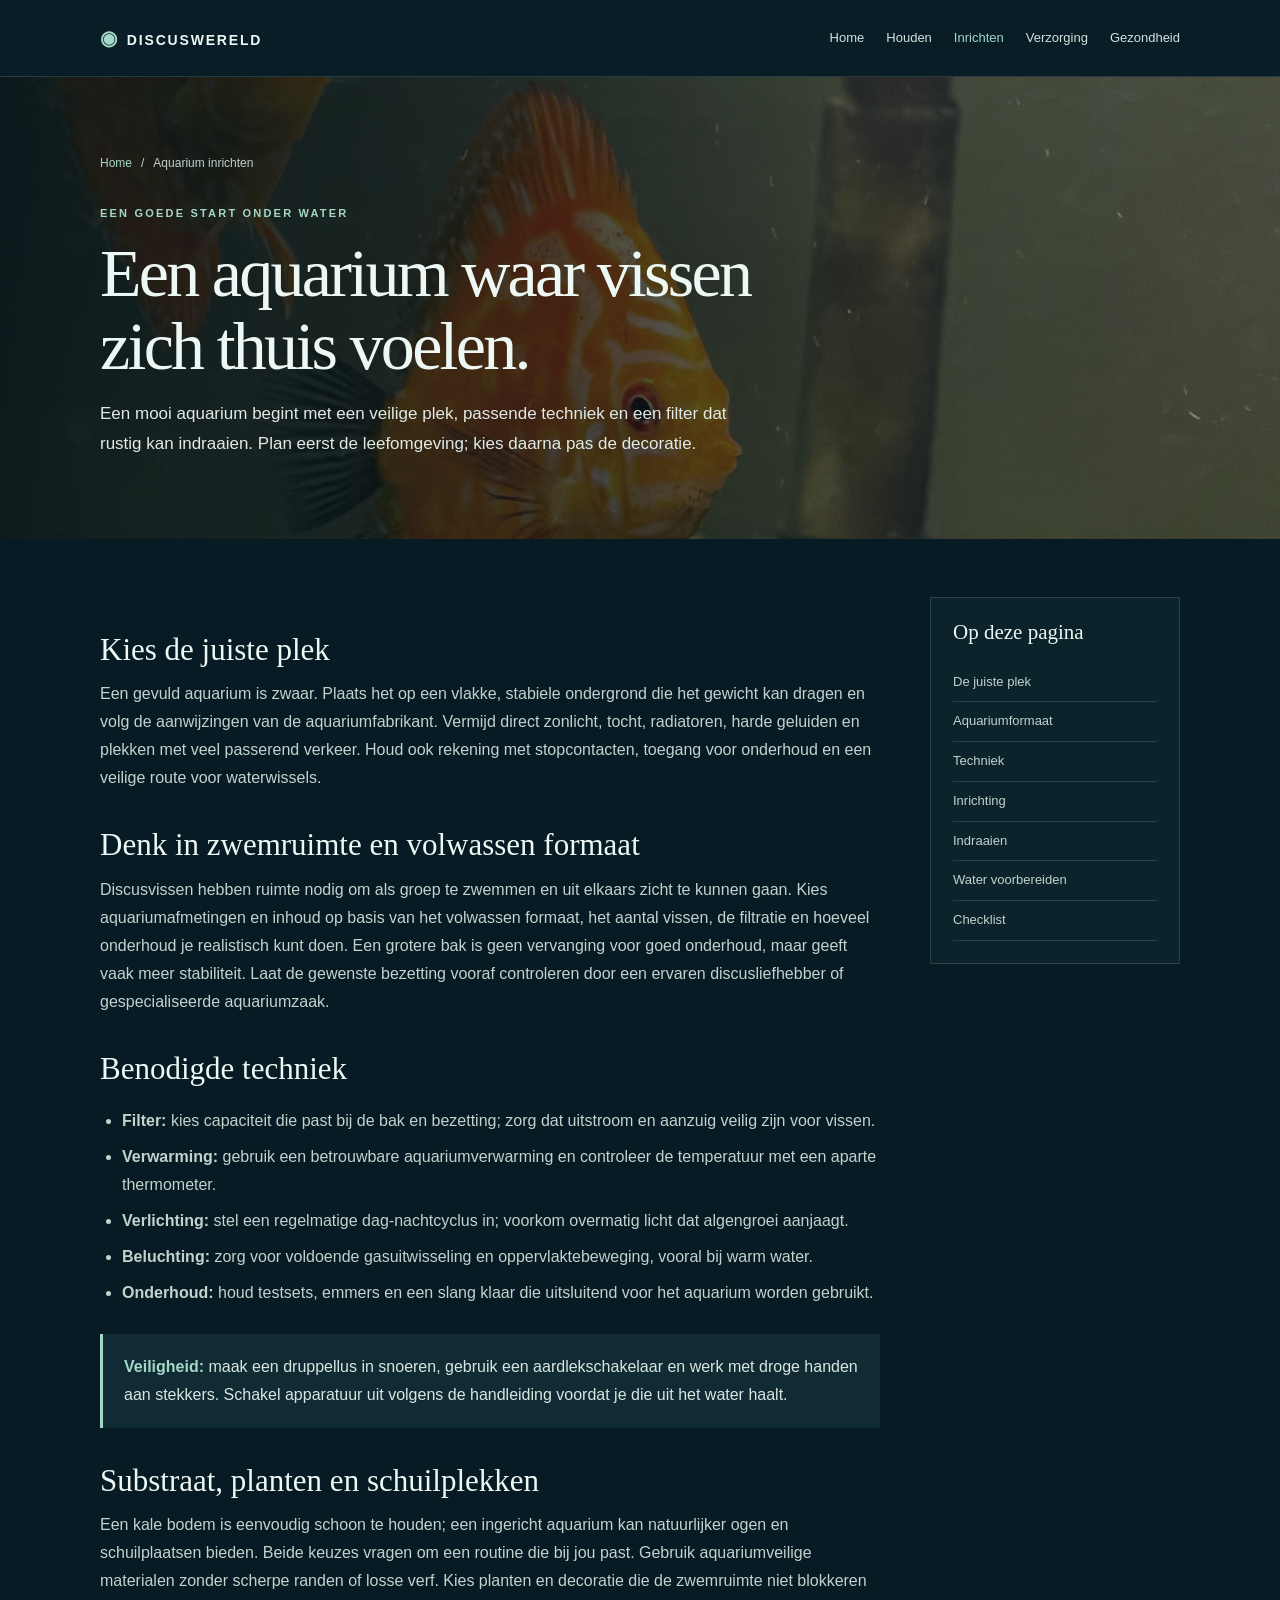
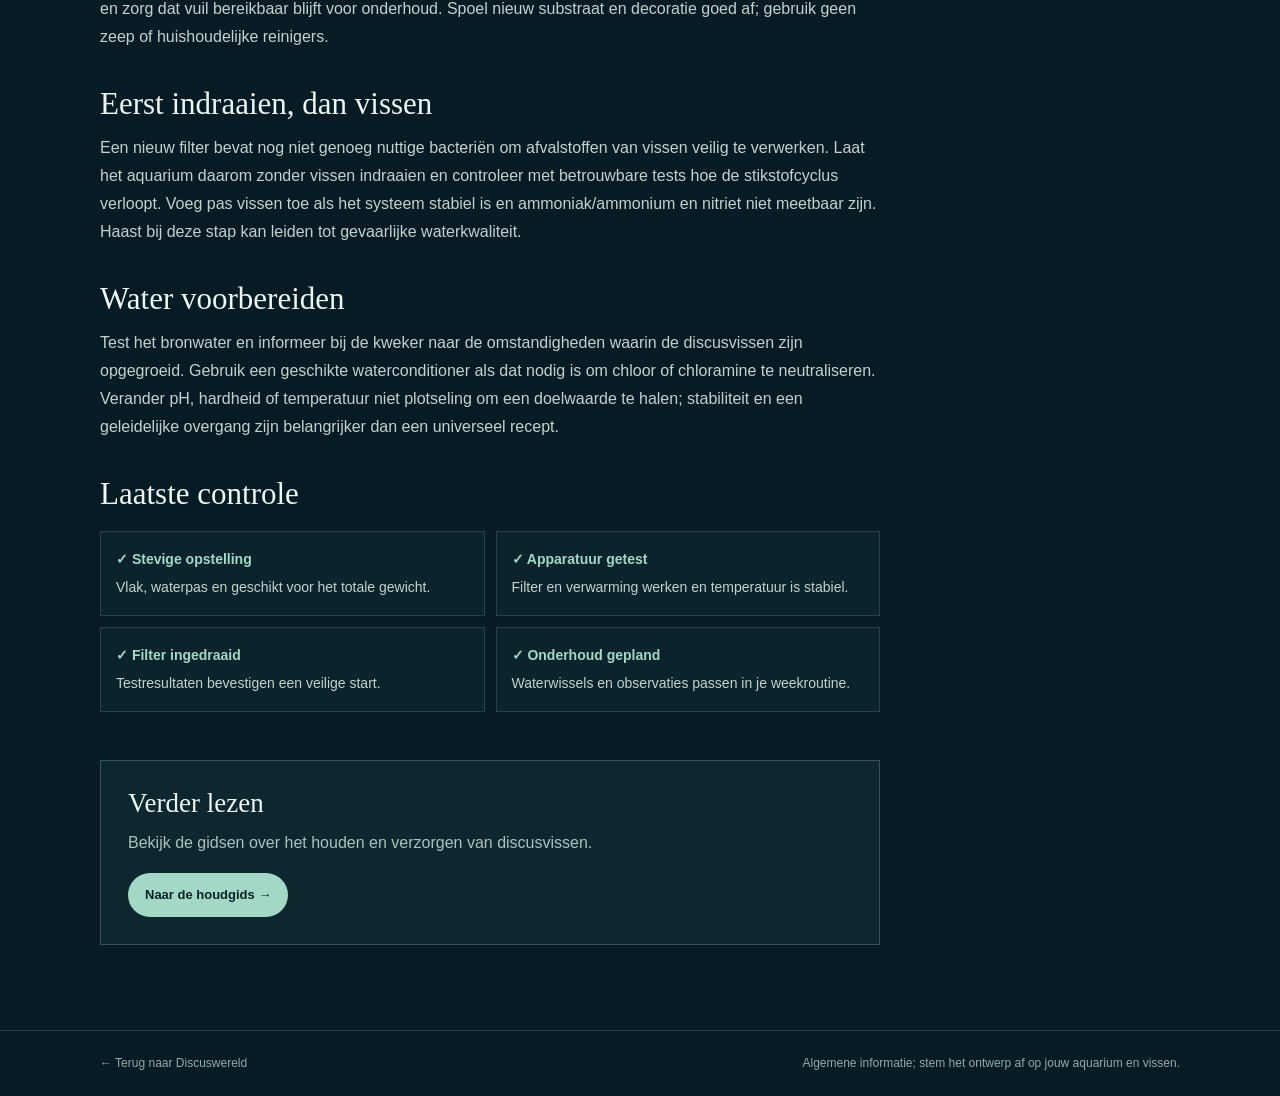
==== Public/aquarium-inrichten.html @ f7dc4cee "Add four discus care and husbandry guides" ====
<!DOCTYPE html>
<html lang="nl"><head><meta charset="utf-8"><meta name="viewport" content="width=device-width, initial-scale=1"><meta name="theme-color" content="#071b24"><meta name="description" content="Praktische gids voor het inrichten van een discus aquarium, van plek en techniek tot indraaien en onderhoud."><title>Aquarium inrichten — Discuswereld</title><style>
:root{color-scheme:dark;--ink:#edf7f3;--muted:#abc2bd;--deep:#071b24;--panel:#102b33;--mint:#a4d8c6;--coral:#f2a17d;--line:rgba(222,244,235,.14);--serif:Georgia,'Times New Roman',serif;--sans:'Avenir Next',Avenir,'Segoe UI',sans-serif}*{box-sizing:border-box}html{scroll-behavior:smooth}body{margin:0;background:var(--deep);color:var(--ink);font:16px/1.75 var(--sans)}a{color:inherit;text-decoration:none}.wrap{width:min(1080px,calc(100% - 44px));margin:auto}.topbar{border-bottom:1px solid var(--line);background:#081d25}.nav{min-height:76px;display:flex;align-items:center;justify-content:space-between;gap:25px}.brand{font-size:14px;font-weight:750;letter-spacing:.13em;text-transform:uppercase}.brand b{color:var(--mint);font-size:20px;margin-right:8px}.navlinks{display:flex;gap:22px;color:#d3e2dc;font-size:13px}.navlinks a:hover,.navlinks .active{color:var(--mint)}.hero{padding:76px 0 64px;background:linear-gradient(90deg,rgba(5,20,25,.92),rgba(5,20,25,.48)),url('./images/WhatsApp%20Image%202026-10-30%20at%2021.24.17%20(2).jpeg') center 43%/cover}.eyebrow{color:var(--mint);font-size:11px;font-weight:700;letter-spacing:.2em;text-transform:uppercase}h1,h2,h3,p{margin-top:0}h1{max-width:760px;margin:14px 0 16px;font:400 clamp(42px,6vw,68px)/1.07 var(--serif);letter-spacing:-.04em}.hero p{max-width:660px;color:#e1e9e5;font-size:17px}.crumb{display:flex;gap:9px;color:#c0d0ca;font-size:12px;margin-bottom:30px}.crumb a{color:var(--mint)}main{padding:58px 0 85px}.layout{display:grid;grid-template-columns:minmax(0,1fr) 250px;gap:50px}.article h2{margin:34px 0 12px;font:400 31px/1.2 var(--serif)}.article h3{margin:24px 0 8px;font:400 22px/1.25 var(--serif)}.article p,.article li{color:#c3d2cd}.article ul,.article ol{padding-left:22px}.article li{padding:4px 0}.callout{margin:23px 0;padding:19px 21px;border-left:3px solid var(--mint);background:var(--panel);color:#d8e6e1}.callout strong{color:var(--mint)}.aside{align-self:start;position:sticky;top:24px;padding:22px;border:1px solid var(--line);background:#0b242c}.aside h2{font:400 21px var(--serif)}.aside a{display:block;padding:8px 0;border-bottom:1px solid var(--line);color:#c1d2cd;font-size:13px}.aside a:hover{color:var(--mint)}.checks{display:grid;grid-template-columns:1fr 1fr;gap:11px;margin:18px 0}.check{padding:15px;border:1px solid var(--line);background:#0b242c;color:#c3d2cd;font-size:14px}.check strong{display:block;color:var(--mint);margin-bottom:4px}.related{margin-top:48px;padding:27px;border:1px solid rgba(164,216,198,.25);background:#0d272f}.related h2{margin:0 0 10px;font:400 27px var(--serif)}.related p{color:var(--muted)}.button{display:inline-flex;padding:11px 17px;border-radius:999px;background:var(--mint);color:#092329;font-size:13px;font-weight:700}footer{padding:22px 0;border-top:1px solid var(--line);color:#93aaa5;font-size:12px}.foot{display:flex;justify-content:space-between;gap:15px}@media(max-width:760px){.wrap{width:calc(100% - 34px)}.nav{min-height:68px}.navlinks{gap:11px;font-size:12px}.navlinks a:nth-child(n+4){display:none}.hero{padding:54px 0}.layout{grid-template-columns:1fr;gap:24px}.aside{position:static;order:-1}.checks{grid-template-columns:1fr}.article h2{font-size:28px}.foot{flex-direction:column}}
</style></head><body><header class="topbar"><nav class="nav wrap" aria-label="Hoofdnavigatie"><a class="brand" href="index.html"><b aria-hidden="true">◉</b>Discuswereld</a><div class="navlinks"><a href="index.html">Home</a><a href="houden.html">Houden</a><a class="active" href="aquarium-inrichten.html">Inrichten</a><a href="verzorging.html">Verzorging</a><a href="ziektes-problemen.html">Gezondheid</a></div></nav></header>
<section class="hero"><div class="wrap"><div class="crumb"><a href="index.html">Home</a><span>/</span><span>Aquarium inrichten</span></div><div class="eyebrow">Een goede start onder water</div><h1>Een aquarium waar vissen zich thuis voelen.</h1><p>Een mooi aquarium begint met een veilige plek, passende techniek en een filter dat rustig kan indraaien. Plan eerst de leefomgeving; kies daarna pas de decoratie.</p></div></section>
<main><div class="wrap layout"><article class="article"><h2 id="plek">Kies de juiste plek</h2><p>Een gevuld aquarium is zwaar. Plaats het op een vlakke, stabiele ondergrond die het gewicht kan dragen en volg de aanwijzingen van de aquariumfabrikant. Vermijd direct zonlicht, tocht, radiatoren, harde geluiden en plekken met veel passerend verkeer. Houd ook rekening met stopcontacten, toegang voor onderhoud en een veilige route voor waterwissels.</p><h2 id="maat">Denk in zwemruimte en volwassen formaat</h2><p>Discusvissen hebben ruimte nodig om als groep te zwemmen en uit elkaars zicht te kunnen gaan. Kies aquariumafmetingen en inhoud op basis van het volwassen formaat, het aantal vissen, de filtratie en hoeveel onderhoud je realistisch kunt doen. Een grotere bak is geen vervanging voor goed onderhoud, maar geeft vaak meer stabiliteit. Laat de gewenste bezetting vooraf controleren door een ervaren discusliefhebber of gespecialiseerde aquariumzaak.</p><h2 id="techniek">Benodigde techniek</h2><ul><li><strong>Filter:</strong> kies capaciteit die past bij de bak en bezetting; zorg dat uitstroom en aanzuig veilig zijn voor vissen.</li><li><strong>Verwarming:</strong> gebruik een betrouwbare aquariumverwarming en controleer de temperatuur met een aparte thermometer.</li><li><strong>Verlichting:</strong> stel een regelmatige dag-nachtcyclus in; voorkom overmatig licht dat algengroei aanjaagt.</li><li><strong>Beluchting:</strong> zorg voor voldoende gasuitwisseling en oppervlaktebeweging, vooral bij warm water.</li><li><strong>Onderhoud:</strong> houd testsets, emmers en een slang klaar die uitsluitend voor het aquarium worden gebruikt.</li></ul><div class="callout"><strong>Veiligheid:</strong> maak een druppellus in snoeren, gebruik een aardlekschakelaar en werk met droge handen aan stekkers. Schakel apparatuur uit volgens de handleiding voordat je die uit het water haalt.</div><h2 id="inrichting">Substraat, planten en schuilplekken</h2><p>Een kale bodem is eenvoudig schoon te houden; een ingericht aquarium kan natuurlijker ogen en schuilplaatsen bieden. Beide keuzes vragen om een routine die bij jou past. Gebruik aquariumveilige materialen zonder scherpe randen of losse verf. Kies planten en decoratie die de zwemruimte niet blokkeren en zorg dat vuil bereikbaar blijft voor onderhoud. Spoel nieuw substraat en decoratie goed af; gebruik geen zeep of huishoudelijke reinigers.</p><h2 id="indraaien">Eerst indraaien, dan vissen</h2><p>Een nieuw filter bevat nog niet genoeg nuttige bacteriën om afvalstoffen van vissen veilig te verwerken. Laat het aquarium daarom zonder vissen indraaien en controleer met betrouwbare tests hoe de stikstofcyclus verloopt. Voeg pas vissen toe als het systeem stabiel is en ammoniak/ammonium en nitriet niet meetbaar zijn. Haast bij deze stap kan leiden tot gevaarlijke waterkwaliteit.</p><h2 id="water">Water voorbereiden</h2><p>Test het bronwater en informeer bij de kweker naar de omstandigheden waarin de discusvissen zijn opgegroeid. Gebruik een geschikte waterconditioner als dat nodig is om chloor of chloramine te neutraliseren. Verander pH, hardheid of temperatuur niet plotseling om een doelwaarde te halen; stabiliteit en een geleidelijke overgang zijn belangrijker dan een universeel recept.</p><h2 id="checklist">Laatste controle</h2><div class="checks"><div class="check"><strong>✓ Stevige opstelling</strong>Vlak, waterpas en geschikt voor het totale gewicht.</div><div class="check"><strong>✓ Apparatuur getest</strong>Filter en verwarming werken en temperatuur is stabiel.</div><div class="check"><strong>✓ Filter ingedraaid</strong>Testresultaten bevestigen een veilige start.</div><div class="check"><strong>✓ Onderhoud gepland</strong>Waterwissels en observaties passen in je weekroutine.</div></div><div class="related"><h2>Verder lezen</h2><p>Bekijk de gidsen over het houden en verzorgen van discusvissen.</p><a class="button" href="houden.html">Naar de houdgids →</a></div></article><aside class="aside"><h2>Op deze pagina</h2><a href="#plek">De juiste plek</a><a href="#maat">Aquariumformaat</a><a href="#techniek">Techniek</a><a href="#inrichting">Inrichting</a><a href="#indraaien">Indraaien</a><a href="#water">Water voorbereiden</a><a href="#checklist">Checklist</a></aside></div></main><footer><div class="foot wrap"><a href="index.html">← Terug naar Discuswereld</a><span>Algemene informatie; stem het ontwerp af op jouw aquarium en vissen.</span></div></footer></body></html>
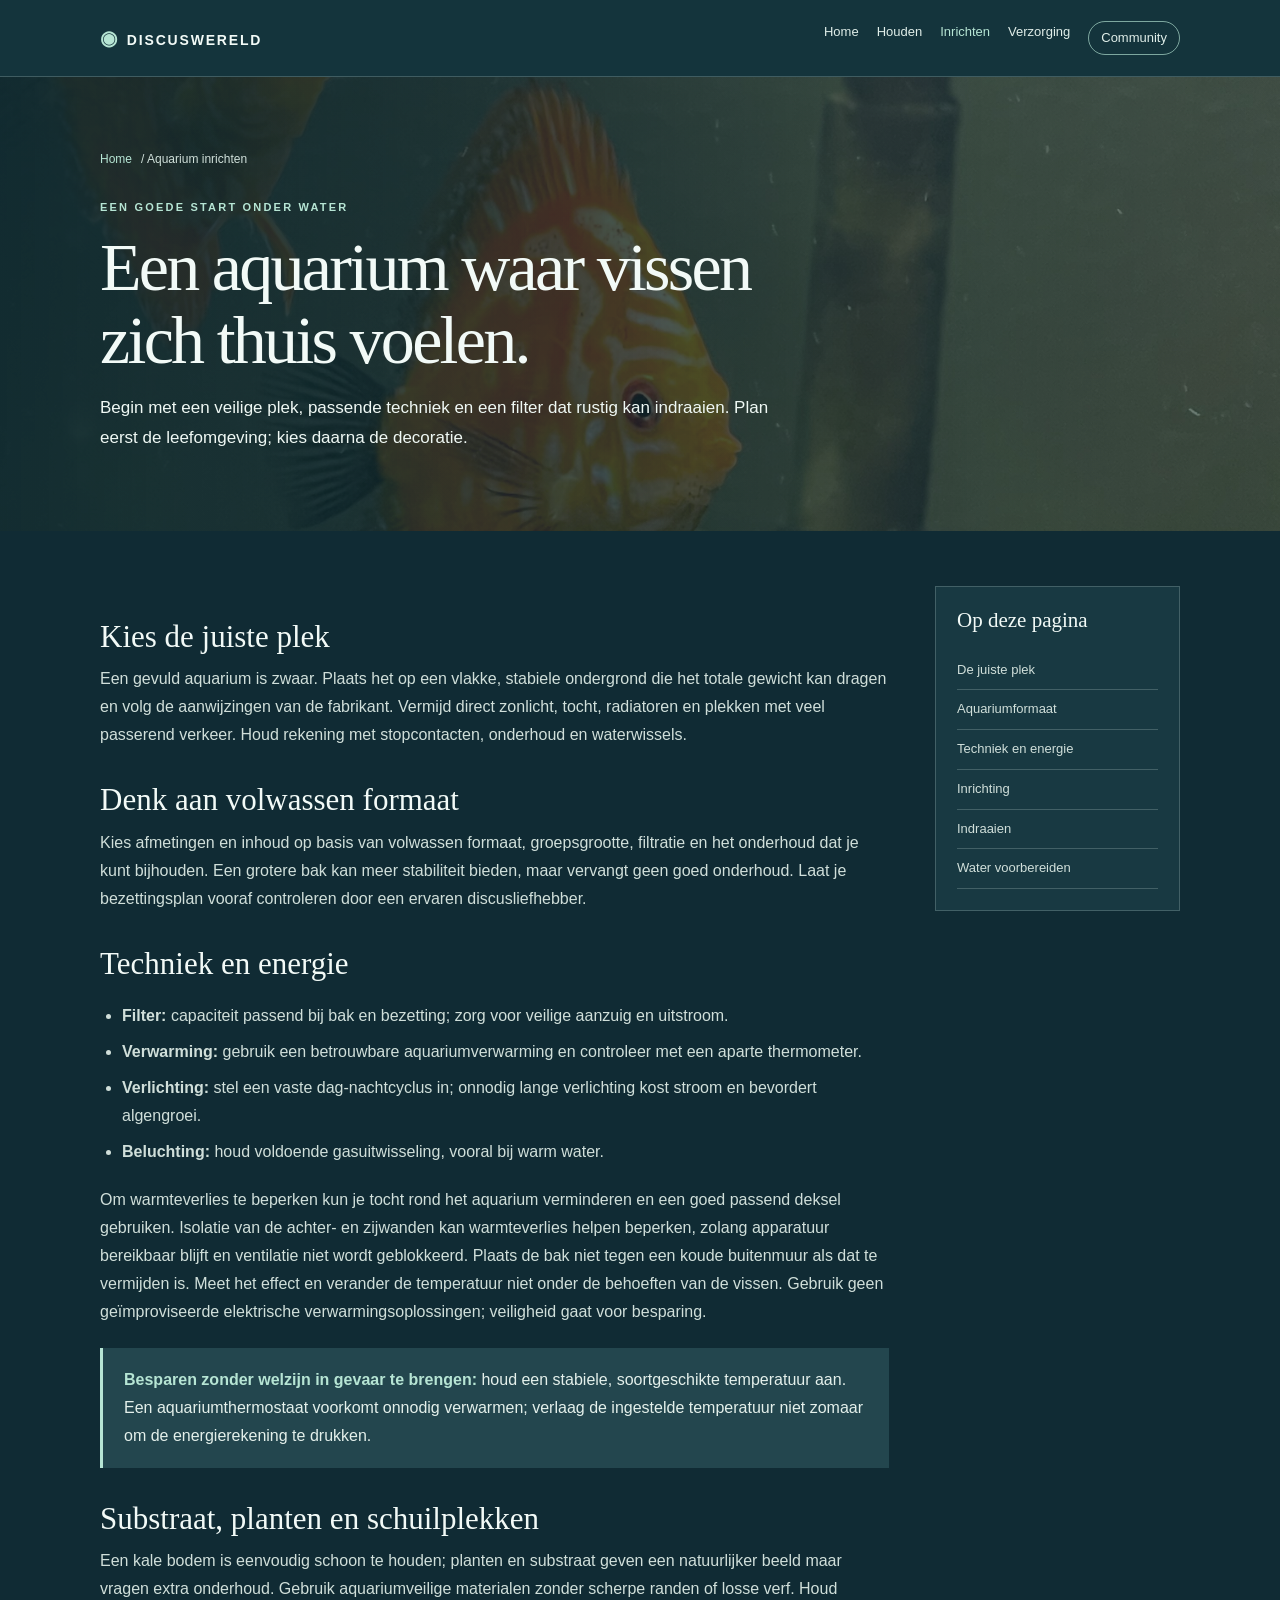
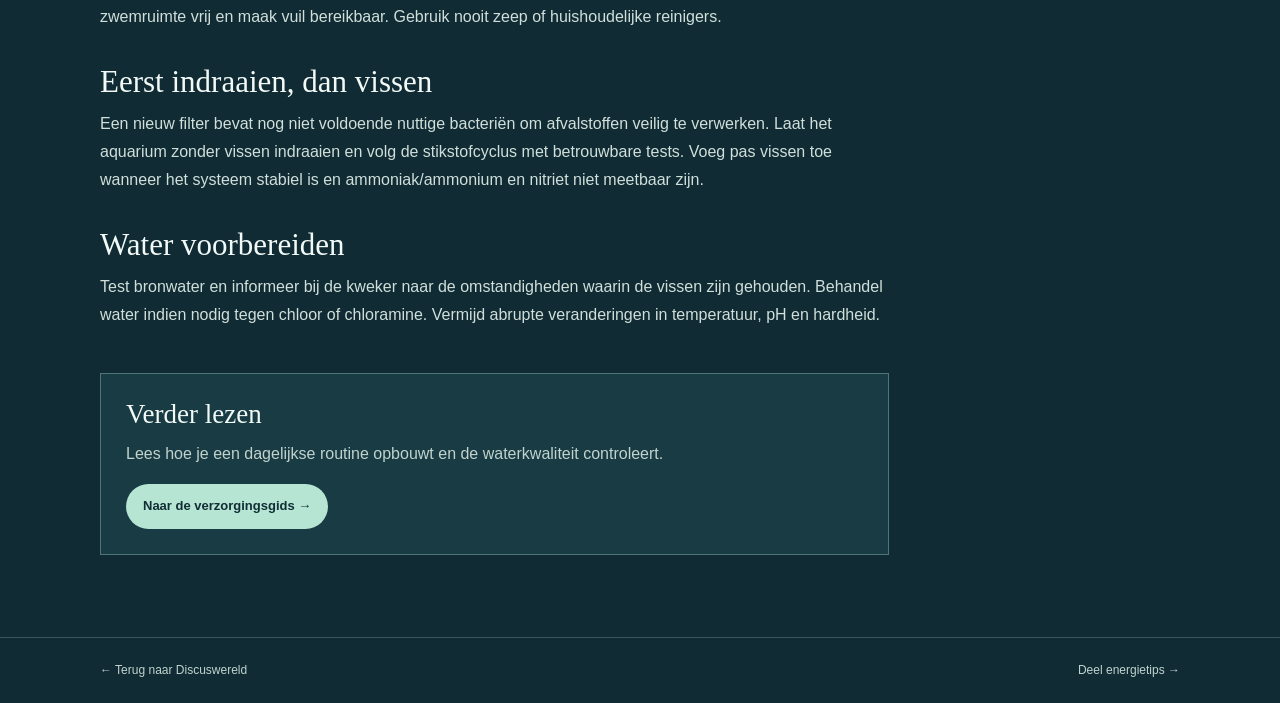
==== commit d0bc5077: "Brighten Discuswereld pages and add moderated community access page" ====
--- a/Public/aquarium-inrichten.html
+++ b/Public/aquarium-inrichten.html
@@ -1,6 +1 @@
-<!DOCTYPE html>
-<html lang="nl"><head><meta charset="utf-8"><meta name="viewport" content="width=device-width, initial-scale=1"><meta name="theme-color" content="#071b24"><meta name="description" content="Praktische gids voor het inrichten van een discus aquarium, van plek en techniek tot indraaien en onderhoud."><title>Aquarium inrichten — Discuswereld</title><style>
-:root{color-scheme:dark;--ink:#edf7f3;--muted:#abc2bd;--deep:#071b24;--panel:#102b33;--mint:#a4d8c6;--coral:#f2a17d;--line:rgba(222,244,235,.14);--serif:Georgia,'Times New Roman',serif;--sans:'Avenir Next',Avenir,'Segoe UI',sans-serif}*{box-sizing:border-box}html{scroll-behavior:smooth}body{margin:0;background:var(--deep);color:var(--ink);font:16px/1.75 var(--sans)}a{color:inherit;text-decoration:none}.wrap{width:min(1080px,calc(100% - 44px));margin:auto}.topbar{border-bottom:1px solid var(--line);background:#081d25}.nav{min-height:76px;display:flex;align-items:center;justify-content:space-between;gap:25px}.brand{font-size:14px;font-weight:750;letter-spacing:.13em;text-transform:uppercase}.brand b{color:var(--mint);font-size:20px;margin-right:8px}.navlinks{display:flex;gap:22px;color:#d3e2dc;font-size:13px}.navlinks a:hover,.navlinks .active{color:var(--mint)}.hero{padding:76px 0 64px;background:linear-gradient(90deg,rgba(5,20,25,.92),rgba(5,20,25,.48)),url('./images/WhatsApp%20Image%202026-10-30%20at%2021.24.17%20(2).jpeg') center 43%/cover}.eyebrow{color:var(--mint);font-size:11px;font-weight:700;letter-spacing:.2em;text-transform:uppercase}h1,h2,h3,p{margin-top:0}h1{max-width:760px;margin:14px 0 16px;font:400 clamp(42px,6vw,68px)/1.07 var(--serif);letter-spacing:-.04em}.hero p{max-width:660px;color:#e1e9e5;font-size:17px}.crumb{display:flex;gap:9px;color:#c0d0ca;font-size:12px;margin-bottom:30px}.crumb a{color:var(--mint)}main{padding:58px 0 85px}.layout{display:grid;grid-template-columns:minmax(0,1fr) 250px;gap:50px}.article h2{margin:34px 0 12px;font:400 31px/1.2 var(--serif)}.article h3{margin:24px 0 8px;font:400 22px/1.25 var(--serif)}.article p,.article li{color:#c3d2cd}.article ul,.article ol{padding-left:22px}.article li{padding:4px 0}.callout{margin:23px 0;padding:19px 21px;border-left:3px solid var(--mint);background:var(--panel);color:#d8e6e1}.callout strong{color:var(--mint)}.aside{align-self:start;position:sticky;top:24px;padding:22px;border:1px solid var(--line);background:#0b242c}.aside h2{font:400 21px var(--serif)}.aside a{display:block;padding:8px 0;border-bottom:1px solid var(--line);color:#c1d2cd;font-size:13px}.aside a:hover{color:var(--mint)}.checks{display:grid;grid-template-columns:1fr 1fr;gap:11px;margin:18px 0}.check{padding:15px;border:1px solid var(--line);background:#0b242c;color:#c3d2cd;font-size:14px}.check strong{display:block;color:var(--mint);margin-bottom:4px}.related{margin-top:48px;padding:27px;border:1px solid rgba(164,216,198,.25);background:#0d272f}.related h2{margin:0 0 10px;font:400 27px var(--serif)}.related p{color:var(--muted)}.button{display:inline-flex;padding:11px 17px;border-radius:999px;background:var(--mint);color:#092329;font-size:13px;font-weight:700}footer{padding:22px 0;border-top:1px solid var(--line);color:#93aaa5;font-size:12px}.foot{display:flex;justify-content:space-between;gap:15px}@media(max-width:760px){.wrap{width:calc(100% - 34px)}.nav{min-height:68px}.navlinks{gap:11px;font-size:12px}.navlinks a:nth-child(n+4){display:none}.hero{padding:54px 0}.layout{grid-template-columns:1fr;gap:24px}.aside{position:static;order:-1}.checks{grid-template-columns:1fr}.article h2{font-size:28px}.foot{flex-direction:column}}
-</style></head><body><header class="topbar"><nav class="nav wrap" aria-label="Hoofdnavigatie"><a class="brand" href="index.html"><b aria-hidden="true">◉</b>Discuswereld</a><div class="navlinks"><a href="index.html">Home</a><a href="houden.html">Houden</a><a class="active" href="aquarium-inrichten.html">Inrichten</a><a href="verzorging.html">Verzorging</a><a href="ziektes-problemen.html">Gezondheid</a></div></nav></header>
-<section class="hero"><div class="wrap"><div class="crumb"><a href="index.html">Home</a><span>/</span><span>Aquarium inrichten</span></div><div class="eyebrow">Een goede start onder water</div><h1>Een aquarium waar vissen zich thuis voelen.</h1><p>Een mooi aquarium begint met een veilige plek, passende techniek en een filter dat rustig kan indraaien. Plan eerst de leefomgeving; kies daarna pas de decoratie.</p></div></section>
-<main><div class="wrap layout"><article class="article"><h2 id="plek">Kies de juiste plek</h2><p>Een gevuld aquarium is zwaar. Plaats het op een vlakke, stabiele ondergrond die het gewicht kan dragen en volg de aanwijzingen van de aquariumfabrikant. Vermijd direct zonlicht, tocht, radiatoren, harde geluiden en plekken met veel passerend verkeer. Houd ook rekening met stopcontacten, toegang voor onderhoud en een veilige route voor waterwissels.</p><h2 id="maat">Denk in zwemruimte en volwassen formaat</h2><p>Discusvissen hebben ruimte nodig om als groep te zwemmen en uit elkaars zicht te kunnen gaan. Kies aquariumafmetingen en inhoud op basis van het volwassen formaat, het aantal vissen, de filtratie en hoeveel onderhoud je realistisch kunt doen. Een grotere bak is geen vervanging voor goed onderhoud, maar geeft vaak meer stabiliteit. Laat de gewenste bezetting vooraf controleren door een ervaren discusliefhebber of gespecialiseerde aquariumzaak.</p><h2 id="techniek">Benodigde techniek</h2><ul><li><strong>Filter:</strong> kies capaciteit die past bij de bak en bezetting; zorg dat uitstroom en aanzuig veilig zijn voor vissen.</li><li><strong>Verwarming:</strong> gebruik een betrouwbare aquariumverwarming en controleer de temperatuur met een aparte thermometer.</li><li><strong>Verlichting:</strong> stel een regelmatige dag-nachtcyclus in; voorkom overmatig licht dat algengroei aanjaagt.</li><li><strong>Beluchting:</strong> zorg voor voldoende gasuitwisseling en oppervlaktebeweging, vooral bij warm water.</li><li><strong>Onderhoud:</strong> houd testsets, emmers en een slang klaar die uitsluitend voor het aquarium worden gebruikt.</li></ul><div class="callout"><strong>Veiligheid:</strong> maak een druppellus in snoeren, gebruik een aardlekschakelaar en werk met droge handen aan stekkers. Schakel apparatuur uit volgens de handleiding voordat je die uit het water haalt.</div><h2 id="inrichting">Substraat, planten en schuilplekken</h2><p>Een kale bodem is eenvoudig schoon te houden; een ingericht aquarium kan natuurlijker ogen en schuilplaatsen bieden. Beide keuzes vragen om een routine die bij jou past. Gebruik aquariumveilige materialen zonder scherpe randen of losse verf. Kies planten en decoratie die de zwemruimte niet blokkeren en zorg dat vuil bereikbaar blijft voor onderhoud. Spoel nieuw substraat en decoratie goed af; gebruik geen zeep of huishoudelijke reinigers.</p><h2 id="indraaien">Eerst indraaien, dan vissen</h2><p>Een nieuw filter bevat nog niet genoeg nuttige bacteriën om afvalstoffen van vissen veilig te verwerken. Laat het aquarium daarom zonder vissen indraaien en controleer met betrouwbare tests hoe de stikstofcyclus verloopt. Voeg pas vissen toe als het systeem stabiel is en ammoniak/ammonium en nitriet niet meetbaar zijn. Haast bij deze stap kan leiden tot gevaarlijke waterkwaliteit.</p><h2 id="water">Water voorbereiden</h2><p>Test het bronwater en informeer bij de kweker naar de omstandigheden waarin de discusvissen zijn opgegroeid. Gebruik een geschikte waterconditioner als dat nodig is om chloor of chloramine te neutraliseren. Verander pH, hardheid of temperatuur niet plotseling om een doelwaarde te halen; stabiliteit en een geleidelijke overgang zijn belangrijker dan een universeel recept.</p><h2 id="checklist">Laatste controle</h2><div class="checks"><div class="check"><strong>✓ Stevige opstelling</strong>Vlak, waterpas en geschikt voor het totale gewicht.</div><div class="check"><strong>✓ Apparatuur getest</strong>Filter en verwarming werken en temperatuur is stabiel.</div><div class="check"><strong>✓ Filter ingedraaid</strong>Testresultaten bevestigen een veilige start.</div><div class="check"><strong>✓ Onderhoud gepland</strong>Waterwissels en observaties passen in je weekroutine.</div></div><div class="related"><h2>Verder lezen</h2><p>Bekijk de gidsen over het houden en verzorgen van discusvissen.</p><a class="button" href="houden.html">Naar de houdgids →</a></div></article><aside class="aside"><h2>Op deze pagina</h2><a href="#plek">De juiste plek</a><a href="#maat">Aquariumformaat</a><a href="#techniek">Techniek</a><a href="#inrichting">Inrichting</a><a href="#indraaien">Indraaien</a><a href="#water">Water voorbereiden</a><a href="#checklist">Checklist</a></aside></div></main><footer><div class="foot wrap"><a href="index.html">← Terug naar Discuswereld</a><span>Algemene informatie; stem het ontwerp af op jouw aquarium en vissen.</span></div></footer></body></html>
+<!DOCTYPE html><html lang="nl"><head><meta charset="utf-8"><meta name="viewport" content="width=device-width, initial-scale=1"><meta name="description" content="Tips voor een discus aquarium inrichten: plek, techniek, filter indraaien, decoratie en energieverbruik."><title>Aquarium inrichten — Discuswereld</title><link rel="stylesheet" href="site.css"></head><body><header class="topbar"><nav class="nav wrap"><a class="brand" href="index.html"><b>◉</b>Discuswereld</a><div class="navlinks"><a href="index.html">Home</a><a href="houden.html">Houden</a><a class="active" href="aquarium-inrichten.html">Inrichten</a><a href="verzorging.html">Verzorging</a><a class="join" href="community.html">Community</a></div></nav></header><section class="hero"><div class="wrap"><div class="crumb"><a href="index.html">Home</a> / Aquarium inrichten</div><div class="eyebrow">Een goede start onder water</div><h1>Een aquarium waar vissen zich thuis voelen.</h1><p>Begin met een veilige plek, passende techniek en een filter dat rustig kan indraaien. Plan eerst de leefomgeving; kies daarna de decoratie.</p></div></section><main><div class="wrap layout"><article class="article"><h2 id="plek">Kies de juiste plek</h2><p>Een gevuld aquarium is zwaar. Plaats het op een vlakke, stabiele ondergrond die het totale gewicht kan dragen en volg de aanwijzingen van de fabrikant. Vermijd direct zonlicht, tocht, radiatoren en plekken met veel passerend verkeer. Houd rekening met stopcontacten, onderhoud en waterwissels.</p><h2 id="maat">Denk aan volwassen formaat</h2><p>Kies afmetingen en inhoud op basis van volwassen formaat, groepsgrootte, filtratie en het onderhoud dat je kunt bijhouden. Een grotere bak kan meer stabiliteit bieden, maar vervangt geen goed onderhoud. Laat je bezettingsplan vooraf controleren door een ervaren discusliefhebber.</p><h2 id="techniek">Techniek en energie</h2><ul><li><strong>Filter:</strong> capaciteit passend bij bak en bezetting; zorg voor veilige aanzuig en uitstroom.</li><li><strong>Verwarming:</strong> gebruik een betrouwbare aquariumverwarming en controleer met een aparte thermometer.</li><li><strong>Verlichting:</strong> stel een vaste dag-nachtcyclus in; onnodig lange verlichting kost stroom en bevordert algengroei.</li><li><strong>Beluchting:</strong> houd voldoende gasuitwisseling, vooral bij warm water.</li></ul><p>Om warmteverlies te beperken kun je tocht rond het aquarium verminderen en een goed passend deksel gebruiken. Isolatie van de achter- en zijwanden kan warmteverlies helpen beperken, zolang apparatuur bereikbaar blijft en ventilatie niet wordt geblokkeerd. Plaats de bak niet tegen een koude buitenmuur als dat te vermijden is. Meet het effect en verander de temperatuur niet onder de behoeften van de vissen. Gebruik geen geïmproviseerde elektrische verwarmingsoplossingen; veiligheid gaat voor besparing.</p><div class="callout"><strong>Besparen zonder welzijn in gevaar te brengen:</strong> houd een stabiele, soortgeschikte temperatuur aan. Een aquariumthermostaat voorkomt onnodig verwarmen; verlaag de ingestelde temperatuur niet zomaar om de energierekening te drukken.</div><h2 id="inrichting">Substraat, planten en schuilplekken</h2><p>Een kale bodem is eenvoudig schoon te houden; planten en substraat geven een natuurlijker beeld maar vragen extra onderhoud. Gebruik aquariumveilige materialen zonder scherpe randen of losse verf. Houd zwemruimte vrij en maak vuil bereikbaar. Gebruik nooit zeep of huishoudelijke reinigers.</p><h2 id="indraaien">Eerst indraaien, dan vissen</h2><p>Een nieuw filter bevat nog niet voldoende nuttige bacteriën om afvalstoffen veilig te verwerken. Laat het aquarium zonder vissen indraaien en volg de stikstofcyclus met betrouwbare tests. Voeg pas vissen toe wanneer het systeem stabiel is en ammoniak/ammonium en nitriet niet meetbaar zijn.</p><h2 id="water">Water voorbereiden</h2><p>Test bronwater en informeer bij de kweker naar de omstandigheden waarin de vissen zijn gehouden. Behandel water indien nodig tegen chloor of chloramine. Vermijd abrupte veranderingen in temperatuur, pH en hardheid.</p><div class="related"><h2>Verder lezen</h2><p>Lees hoe je een dagelijkse routine opbouwt en de waterkwaliteit controleert.</p><a class="button" href="verzorging.html">Naar de verzorgingsgids →</a></div></article><aside class="aside"><h2>Op deze pagina</h2><a href="#plek">De juiste plek</a><a href="#maat">Aquariumformaat</a><a href="#techniek">Techniek en energie</a><a href="#inrichting">Inrichting</a><a href="#indraaien">Indraaien</a><a href="#water">Water voorbereiden</a></aside></div></main><footer><div class="foot wrap"><a href="index.html">← Terug naar Discuswereld</a><a href="community.html">Deel energietips →</a></div></footer></body></html>
--- a/Public/site.css
+++ b/Public/site.css
@@ -0,0 +1,4 @@
+/* Shared Discuswereld styles: lighter aquatic palette and responsive article layout. */
+:root{color-scheme:dark;--ink:#f2faf7;--muted:#c0d3ce;--deep:#102b34;--panel:#1b3d45;--mint:#b6e5d4;--coral:#ffc09c;--line:rgba(235,249,243,.2);--serif:Georgia,'Times New Roman',serif;--sans:'Avenir Next',Avenir,'Segoe UI',sans-serif}
+*{box-sizing:border-box}html{scroll-behavior:smooth;scroll-padding-top:20px}body{margin:0;background:var(--deep);color:var(--ink);font:16px/1.75 var(--sans)}a{color:inherit;text-decoration:none}.wrap{width:min(1080px,calc(100% - 44px));margin:auto}.topbar{border-bottom:1px solid var(--line);background:#14343c}.nav{min-height:76px;display:flex;align-items:center;justify-content:space-between;gap:25px}.brand{font-size:14px;font-weight:750;letter-spacing:.13em;text-transform:uppercase;white-space:nowrap}.brand b,.brand-mark{color:var(--mint);font-size:20px;margin-right:8px}.navlinks{display:flex;flex-wrap:wrap;justify-content:flex-end;gap:18px;color:#e0eee9;font-size:13px}.navlinks a:hover,.navlinks .active{color:var(--mint)}.navlinks .join{padding:5px 12px;border:1px solid rgba(182,229,212,.65);border-radius:999px}.hero{padding:72px 0 62px;background:linear-gradient(90deg,rgba(13,40,47,.94),rgba(13,40,47,.58)),url('./images/WhatsApp%20Image%202026-10-30%20at%2021.24.17%20(2).jpeg') center 43%/cover}.eyebrow{color:var(--mint);font-size:11px;font-weight:700;letter-spacing:.2em;text-transform:uppercase}h1,h2,h3,p{margin-top:0}h1{max-width:760px;margin:14px 0 16px;font:400 clamp(42px,6vw,68px)/1.07 var(--serif);letter-spacing:-.04em}.hero p{max-width:680px;color:#eff8f4;font-size:17px}.crumb{display:flex;gap:9px;color:#d0e0da;font-size:12px;margin-bottom:28px}.crumb a,.textlink{color:var(--mint)}main{padding:55px 0 82px}.layout{display:grid;grid-template-columns:minmax(0,1fr) 245px;gap:46px}.article h2{margin:32px 0 10px;font:400 31px/1.2 var(--serif)}.article h3{margin:22px 0 8px;font:400 22px/1.25 var(--serif)}.article p,.article li{color:#d0dfda}.article ul,.article ol{padding-left:22px}.article li{padding:4px 0}.callout{margin:22px 0;padding:18px 21px;border-left:3px solid var(--mint);background:#23464e;color:#e4f0eb}.callout strong{color:var(--mint)}.aside{align-self:start;position:sticky;top:20px;padding:21px;border:1px solid var(--line);background:#183942}.aside h2{font:400 21px var(--serif)}.aside a{display:block;padding:8px 0;border-bottom:1px solid var(--line);color:#d0dfda;font-size:13px}.aside a:hover{color:var(--mint)}.checks,.factors{display:grid;grid-template-columns:1fr 1fr;gap:11px;margin:18px 0}.check,.factor{padding:15px;border:1px solid var(--line);background:#183942;color:#d0dfda;font-size:14px}.check strong,.factor strong{display:block;color:var(--mint);margin-bottom:4px}.related{margin-top:44px;padding:25px;border:1px solid rgba(182,229,212,.35);background:#193b43}.related h2{margin:0 0 10px;font:400 27px var(--serif)}.related p{color:var(--muted)}.button{display:inline-flex;padding:11px 17px;border-radius:999px;background:var(--mint);color:#112e35;font-size:13px;font-weight:700}.button:hover{background:#d2f3e7}footer{padding:22px 0;border-top:1px solid var(--line);color:#c0d3ce;font-size:12px}.foot,.footer-inner{display:flex;justify-content:space-between;gap:15px}.home-hero{min-height:640px;padding:135px 0 70px;background:linear-gradient(90deg,rgba(13,40,47,.94),rgba(13,40,47,.5)),url('./images/WhatsApp%20Image%202026-10-30%20at%2021.24.17%20(1).jpeg') center 43%/cover;display:flex;align-items:center}.home-copy{max-width:630px}.home-copy h1{font-size:clamp(50px,7vw,80px)}.home-copy h1 em{color:var(--mint)}.actions{display:flex;gap:12px;flex-wrap:wrap;margin-top:24px}.button-outline{background:rgba(19,52,60,.55);border:1px solid rgba(255,255,255,.55);color:white}.intro-strip{border-block:1px solid var(--line);background:#183942}.strip-grid{display:grid;grid-template-columns:repeat(3,1fr);padding:22px 0}.strip-item{padding:3px 22px;border-right:1px solid var(--line)}.strip-item:first-child{padding-left:0}.strip-item:last-child{border:0}.strip-item strong{display:block;color:var(--mint);font:400 18px var(--serif)}.strip-item span{color:var(--muted);font-size:12px}.content-section{padding:78px 0}.section-heading{display:flex;justify-content:space-between;align-items:end;gap:25px;margin-bottom:28px}.section-heading h2{max-width:600px;margin:10px 0 0;font:400 clamp(34px,4vw,47px)/1.13 var(--serif)}.section-note{max-width:350px;color:var(--muted);font-size:14px}.cards{display:grid;grid-template-columns:repeat(3,1fr);gap:14px}.card{padding:22px;border:1px solid var(--line);background:#1b3d45;transition:transform .2s,border-color .2s}.card:hover{transform:translateY(-3px);border-color:var(--mint)}.card-number{color:var(--coral);font:14px var(--serif)}.card h3{margin:18px 0 8px;font:400 23px var(--serif)}.card p{color:var(--muted);font-size:13px}.card-link{color:var(--mint);font-size:12px;font-weight:700}.gallery-section{padding:65px 0;background:#183942}.gallery-grid{display:grid;grid-template-columns:1.25fr 1fr 1fr;grid-template-rows:210px;gap:13px}.gallery-figure{position:relative;overflow:hidden;margin:0;background:#23464e}.gallery-figure img{width:100%;height:100%;object-fit:cover;display:block}.gallery-figure figcaption{position:absolute;inset:auto 0 0;padding:26px 15px 11px;background:linear-gradient(transparent,rgba(0,0,0,.72));font:16px var(--serif)}.community-callout{padding:32px;background:#1b3d45;border:1px solid var(--line)}.community-callout h2{font:400 30px var(--serif)}.rules{padding-left:22px}.rules li{margin:7px 0;color:#d0dfda}.form-card{padding:24px;background:#183942;border:1px solid var(--line)}label{display:block;margin:12px 0 5px;color:#e2eee9;font-size:14px}input,textarea{width:100%;padding:11px 12px;border:1px solid rgba(235,249,243,.28);border-radius:4px;background:#102b34;color:var(--ink);font:inherit}input:focus,textarea:focus{outline:2px solid var(--mint);outline-offset:1px}.consent{display:flex;gap:10px;align-items:flex-start;margin:18px 0;color:#d0dfda;font-size:14px}.consent input{width:auto;margin-top:6px;accent-color:#b6e5d4}.notice{font-size:13px;color:var(--muted)}@media(max-width:850px){.layout{grid-template-columns:1fr;gap:25px}.aside{position:static;order:-1}.nav{align-items:flex-start;padding:15px 0}.navlinks{gap:10px 14px}.cards{grid-template-columns:repeat(2,1fr)}}@media(max-width:600px){.wrap{width:calc(100% - 34px)}.nav{display:block}.navlinks{justify-content:flex-start;margin-top:10px}.hero{padding:48px 0}.home-hero{min-height:570px;padding:120px 0 55px;background-position:57% center}.home-copy h1{font-size:52px}.strip-grid{grid-template-columns:1fr;gap:13px}.strip-item,.strip-item:first-child{border:0;padding:0}.content-section{padding:60px 0}.section-heading{display:block}.section-note{margin-top:14px}.cards{grid-template-columns:1fr}.gallery-grid{grid-template-columns:1fr 1fr;grid-template-rows:170px 170px}.gallery-figure:first-child{grid-column:1/-1}.checks,.factors{grid-template-columns:1fr}.foot,.footer-inner{flex-direction:column}}
+@media(prefers-reduced-motion:reduce){*,*::before,*::after{scroll-behavior:auto!important;transition-duration:.01ms!important}}
